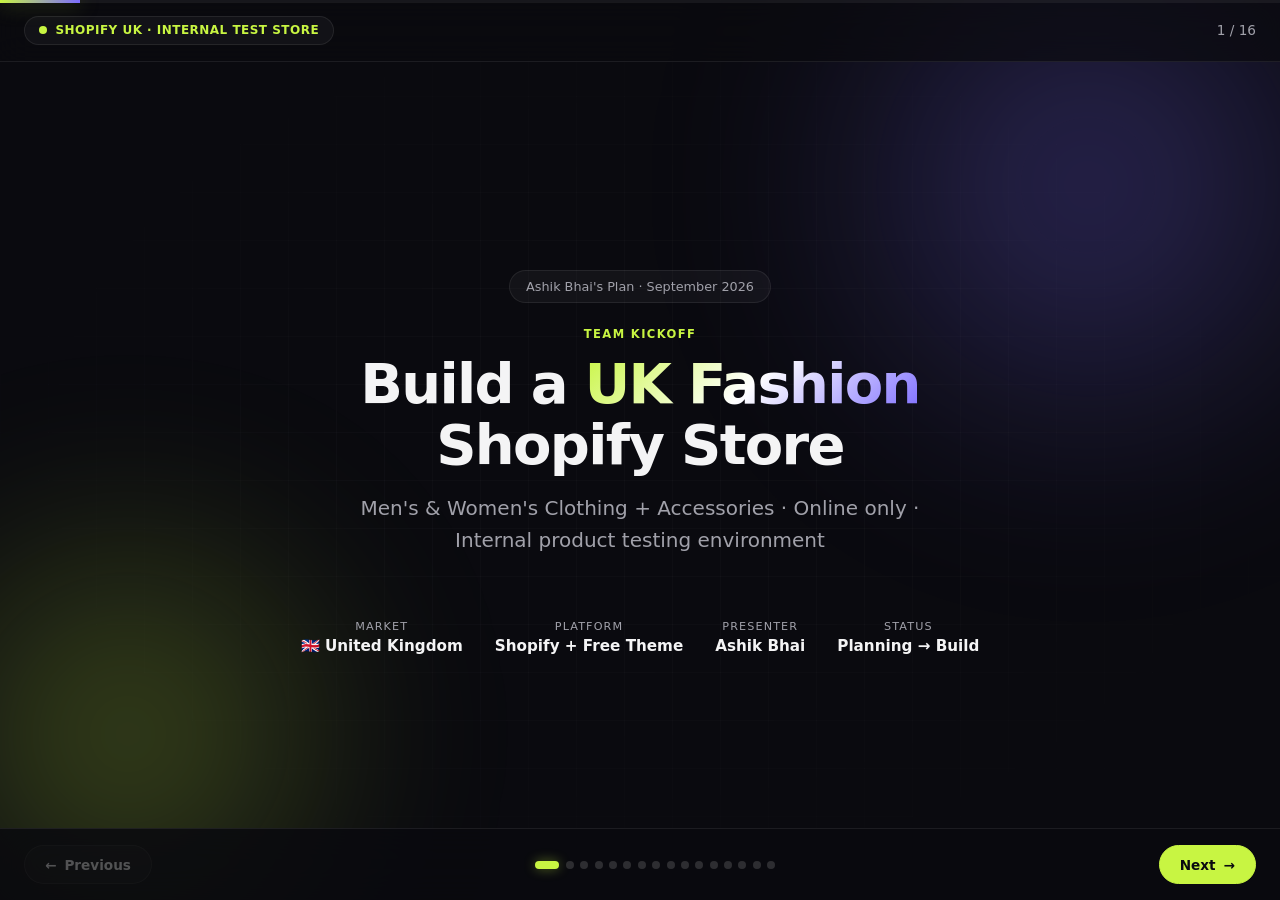
==== presentation/presentation.html @ 8094315d "Replace split presentation with single self-contained HTML file - Add presentation/presentation.html" ====
<!DOCTYPE html>
<html lang="en">
<head>
  <meta charset="UTF-8">
  <meta name="viewport" content="width=device-width, initial-scale=1.0">
  <title>Ashik Bhai Shopify UK Store — Presentation</title>
  <style>
/* Ashik Bhai Shopify Kickoff — Presentation Styles */

:root {
  --bg: #0a0a0f;
  --bg-card: rgba(255, 255, 255, 0.04);
  --bg-card-hover: rgba(255, 255, 255, 0.07);
  --text: #f4f4f5;
  --text-muted: #a1a1aa;
  --accent: #c8f542;
  --accent-2: #7c6cff;
  --accent-3: #ff6b9d;
  --border: rgba(255, 255, 255, 0.08);
  --shadow: 0 24px 80px rgba(0, 0, 0, 0.45);
  --radius: 20px;
  --radius-sm: 12px;
  --font: system-ui, -apple-system, "Segoe UI", Roboto, sans-serif;
  --slide-padding: clamp(1.5rem, 4vw, 4rem);
  --nav-height: 72px;
  --transition: 0.55s cubic-bezier(0.22, 1, 0.36, 1);
}

*,
*::before,
*::after {
  box-sizing: border-box;
  margin: 0;
  padding: 0;
}

html {
  scroll-behavior: smooth;
}

body {
  font-family: var(--font);
  background: var(--bg);
  color: var(--text);
  overflow: hidden;
  height: 100vh;
  -webkit-font-smoothing: antialiased;
}

/* Ambient background */
.bg-glow {
  position: fixed;
  inset: 0;
  pointer-events: none;
  z-index: 0;
  overflow: hidden;
}

.bg-glow::before,
.bg-glow::after {
  content: "";
  position: absolute;
  border-radius: 50%;
  filter: blur(100px);
  opacity: 0.35;
  animation: float 18s ease-in-out infinite;
}

.bg-glow::before {
  width: 50vw;
  height: 50vw;
  top: -15%;
  right: -10%;
  background: radial-gradient(circle, var(--accent-2), transparent 70%);
}

.bg-glow::after {
  width: 40vw;
  height: 40vw;
  bottom: -10%;
  left: -10%;
  background: radial-gradient(circle, var(--accent), transparent 70%);
  animation-delay: -9s;
}

@keyframes float {
  0%, 100% { transform: translate(0, 0) scale(1); }
  50% { transform: translate(3%, 4%) scale(1.05); }
}

/* Grid overlay */
.grid-overlay {
  position: fixed;
  inset: 0;
  background-image:
    linear-gradient(rgba(255, 255, 255, 0.02) 1px, transparent 1px),
    linear-gradient(90deg, rgba(255, 255, 255, 0.02) 1px, transparent 1px);
  background-size: 48px 48px;
  pointer-events: none;
  z-index: 0;
  mask-image: radial-gradient(ellipse at center, black 30%, transparent 80%);
}

/* Presentation shell */
.presentation {
  position: relative;
  z-index: 1;
  height: 100vh;
  display: flex;
  flex-direction: column;
}

/* Top bar */
.top-bar {
  display: flex;
  align-items: center;
  justify-content: space-between;
  padding: 1rem 1.5rem;
  border-bottom: 1px solid var(--border);
  backdrop-filter: blur(16px);
  background: rgba(10, 10, 15, 0.7);
  flex-shrink: 0;
}

.brand-pill {
  display: inline-flex;
  align-items: center;
  gap: 0.5rem;
  padding: 0.4rem 0.9rem;
  border-radius: 999px;
  background: var(--bg-card);
  border: 1px solid var(--border);
  font-size: 0.75rem;
  font-weight: 600;
  letter-spacing: 0.04em;
  text-transform: uppercase;
  color: var(--accent);
}

.brand-pill .dot {
  width: 8px;
  height: 8px;
  border-radius: 50%;
  background: var(--accent);
  animation: pulse 2s ease-in-out infinite;
}

@keyframes pulse {
  0%, 100% { opacity: 1; transform: scale(1); }
  50% { opacity: 0.5; transform: scale(0.85); }
}

.slide-counter {
  font-size: 0.85rem;
  color: var(--text-muted);
  font-variant-numeric: tabular-nums;
}

.progress-track {
  position: fixed;
  top: 0;
  left: 0;
  right: 0;
  height: 3px;
  background: rgba(255, 255, 255, 0.06);
  z-index: 100;
}

.progress-fill {
  height: 100%;
  width: 0%;
  background: linear-gradient(90deg, var(--accent), var(--accent-2));
  transition: width var(--transition);
  box-shadow: 0 0 20px rgba(200, 245, 66, 0.5);
}

/* Slides container */
.slides-viewport {
  flex: 1;
  overflow: hidden;
  position: relative;
}

.slides-track {
  display: flex;
  height: 100%;
  transition: transform var(--transition);
}

.slide {
  min-width: 100%;
  height: 100%;
  padding: var(--slide-padding);
  padding-bottom: calc(var(--nav-height) + 1rem);
  overflow-y: auto;
  display: flex;
  flex-direction: column;
  justify-content: center;
  opacity: 0.4;
  transform: scale(0.97);
  transition: opacity var(--transition), transform var(--transition);
}

.slide.active {
  opacity: 1;
  transform: scale(1);
}

.slide-inner {
  max-width: 1100px;
  margin: 0 auto;
  width: 100%;
}

/* Typography */
.slide-label {
  display: inline-block;
  font-size: 0.72rem;
  font-weight: 700;
  letter-spacing: 0.12em;
  text-transform: uppercase;
  color: var(--accent);
  margin-bottom: 0.75rem;
  opacity: 0;
  animation: fadeUp 0.6s ease forwards 0.1s;
}

.slide.active .slide-label {
  animation: fadeUp 0.6s ease forwards 0.1s;
}

h1 {
  font-size: clamp(2rem, 5vw, 3.5rem);
  font-weight: 800;
  line-height: 1.1;
  letter-spacing: -0.03em;
  margin-bottom: 1rem;
}

h2 {
  font-size: clamp(1.5rem, 3.5vw, 2.25rem);
  font-weight: 700;
  line-height: 1.2;
  letter-spacing: -0.02em;
  margin-bottom: 1.25rem;
}

h3 {
  font-size: 1.05rem;
  font-weight: 600;
  margin-bottom: 0.75rem;
  color: var(--text);
}

.subtitle {
  font-size: clamp(1rem, 2vw, 1.25rem);
  color: var(--text-muted);
  max-width: 640px;
  line-height: 1.6;
  margin-bottom: 2rem;
}

.gradient-text {
  background: linear-gradient(135deg, var(--accent) 0%, #fff 50%, var(--accent-2) 100%);
  -webkit-background-clip: text;
  -webkit-text-fill-color: transparent;
  background-clip: text;
}

/* Animations */
@keyframes fadeUp {
  from {
    opacity: 0;
    transform: translateY(24px);
  }
  to {
    opacity: 1;
    transform: translateY(0);
  }
}

.slide.active h1,
.slide.active h2 {
  animation: fadeUp 0.7s ease forwards 0.15s;
  opacity: 0;
}

.slide.active .subtitle {
  animation: fadeUp 0.7s ease forwards 0.25s;
  opacity: 0;
}

.slide.active .animate-in {
  opacity: 0;
  animation: fadeUp 0.6s ease forwards;
}

.slide.active .animate-in:nth-child(1) { animation-delay: 0.2s; }
.slide.active .animate-in:nth-child(2) { animation-delay: 0.3s; }
.slide.active .animate-in:nth-child(3) { animation-delay: 0.4s; }
.slide.active .animate-in:nth-child(4) { animation-delay: 0.5s; }
.slide.active .animate-in:nth-child(5) { animation-delay: 0.6s; }
.slide.active .animate-in:nth-child(6) { animation-delay: 0.7s; }

/* Cards grid */
.card-grid {
  display: grid;
  gap: 1rem;
  margin-top: 1.5rem;
}

.card-grid.cols-2 { grid-template-columns: repeat(auto-fit, minmax(280px, 1fr)); }
.card-grid.cols-3 { grid-template-columns: repeat(auto-fit, minmax(240px, 1fr)); }
.card-grid.cols-4 { grid-template-columns: repeat(auto-fit, minmax(200px, 1fr)); }

.card {
  background: var(--bg-card);
  border: 1px solid var(--border);
  border-radius: var(--radius);
  padding: 1.25rem 1.5rem;
  transition: transform 0.3s ease, background 0.3s ease, border-color 0.3s ease;
  backdrop-filter: blur(8px);
}

.card:hover {
  background: var(--bg-card-hover);
  border-color: rgba(200, 245, 66, 0.2);
  transform: translateY(-4px);
}

.card-icon {
  width: 44px;
  height: 44px;
  border-radius: var(--radius-sm);
  display: flex;
  align-items: center;
  justify-content: center;
  font-size: 1.25rem;
  margin-bottom: 0.85rem;
  background: linear-gradient(135deg, rgba(200, 245, 66, 0.15), rgba(124, 108, 255, 0.15));
  border: 1px solid var(--border);
}

.card h3 {
  margin-bottom: 0.5rem;
}

.card p,
.card li {
  font-size: 0.9rem;
  color: var(--text-muted);
  line-height: 1.55;
}

.card ul {
  list-style: none;
  margin-top: 0.5rem;
}

.card ul li {
  padding: 0.25rem 0;
  padding-left: 1rem;
  position: relative;
}

.card ul li::before {
  content: "→";
  position: absolute;
  left: 0;
  color: var(--accent);
  font-size: 0.75rem;
}

/* Highlight card */
.card.highlight {
  border-color: rgba(200, 245, 66, 0.3);
  background: linear-gradient(135deg, rgba(200, 245, 66, 0.08), rgba(124, 108, 255, 0.05));
}

.card.accent-purple { border-left: 3px solid var(--accent-2); }
.card.accent-green { border-left: 3px solid var(--accent); }
.card.accent-pink { border-left: 3px solid var(--accent-3); }

/* Tables */
.table-wrap {
  overflow-x: auto;
  margin-top: 1.25rem;
  border-radius: var(--radius);
  border: 1px solid var(--border);
  background: var(--bg-card);
}

table {
  width: 100%;
  border-collapse: collapse;
  font-size: 0.85rem;
}

th, td {
  padding: 0.85rem 1rem;
  text-align: left;
  border-bottom: 1px solid var(--border);
}

th {
  background: rgba(255, 255, 255, 0.03);
  font-weight: 600;
  color: var(--text);
  font-size: 0.75rem;
  text-transform: uppercase;
  letter-spacing: 0.05em;
}

td { color: var(--text-muted); }

tr:last-child td { border-bottom: none; }

tr:hover td { background: rgba(255, 255, 255, 0.02); }

.badge {
  display: inline-block;
  padding: 0.2rem 0.6rem;
  border-radius: 999px;
  font-size: 0.7rem;
  font-weight: 600;
  text-transform: uppercase;
  letter-spacing: 0.04em;
}

.badge.green { background: rgba(200, 245, 66, 0.15); color: var(--accent); }
.badge.purple { background: rgba(124, 108, 255, 0.15); color: var(--accent-2); }
.badge.pink { background: rgba(255, 107, 157, 0.15); color: var(--accent-3); }

/* Flow diagram */
.flow-steps {
  display: flex;
  flex-wrap: wrap;
  gap: 0.75rem;
  margin-top: 1.5rem;
  align-items: center;
}

.flow-step {
  flex: 1;
  min-width: 140px;
  padding: 1rem;
  background: var(--bg-card);
  border: 1px solid var(--border);
  border-radius: var(--radius-sm);
  text-align: center;
  position: relative;
}

.flow-step .num {
  display: inline-flex;
  width: 28px;
  height: 28px;
  align-items: center;
  justify-content: center;
  border-radius: 50%;
  background: var(--accent);
  color: #0a0a0f;
  font-size: 0.75rem;
  font-weight: 800;
  margin-bottom: 0.5rem;
}

.flow-step p {
  font-size: 0.8rem;
  color: var(--text-muted);
}

.flow-arrow {
  color: var(--accent);
  font-size: 1.25rem;
  flex-shrink: 0;
}

/* Device mockups */
.device-row {
  display: flex;
  gap: 1.5rem;
  justify-content: center;
  flex-wrap: wrap;
  margin-top: 2rem;
}

.device {
  text-align: center;
  animation: floatDevice 4s ease-in-out infinite;
}

.device:nth-child(2) { animation-delay: -1.3s; }
.device:nth-child(3) { animation-delay: -2.6s; }

@keyframes floatDevice {
  0%, 100% { transform: translateY(0); }
  50% { transform: translateY(-8px); }
}

.device-frame {
  background: var(--bg-card);
  border: 2px solid var(--border);
  border-radius: 16px;
  overflow: hidden;
  box-shadow: var(--shadow);
}

.device-frame.mobile {
  width: 120px;
  height: 220px;
  border-radius: 24px;
}

.device-frame.tablet {
  width: 180px;
  height: 240px;
  border-radius: 18px;
}

.device-frame.laptop {
  width: 260px;
  height: 170px;
  border-radius: 12px 12px 0 0;
  position: relative;
}

.device-frame.laptop::after {
  content: "";
  display: block;
  width: 300px;
  height: 12px;
  background: var(--border);
  border-radius: 0 0 8px 8px;
  margin: 0 auto;
  position: relative;
  left: -20px;
}

.device-screen {
  height: 100%;
  background: linear-gradient(180deg, rgba(200, 245, 66, 0.1) 0%, rgba(124, 108, 255, 0.08) 100%);
  display: flex;
  flex-direction: column;
  padding: 8px;
  gap: 4px;
}

.screen-bar {
  height: 6px;
  background: rgba(255, 255, 255, 0.1);
  border-radius: 3px;
}

.screen-hero {
  flex: 1;
  background: rgba(255, 255, 255, 0.05);
  border-radius: 4px;
}

.device-label {
  margin-top: 0.75rem;
  font-size: 0.75rem;
  color: var(--text-muted);
  font-weight: 500;
}

/* Two column layout */
.two-col {
  display: grid;
  grid-template-columns: 1fr 1fr;
  gap: 1.5rem;
  margin-top: 1.5rem;
}

/* List styles */
.check-list {
  list-style: none;
  margin-top: 1rem;
}

.check-list li {
  padding: 0.5rem 0;
  padding-left: 1.75rem;
  position: relative;
  color: var(--text-muted);
  font-size: 0.92rem;
  line-height: 1.5;
}

.check-list li::before {
  content: "✓";
  position: absolute;
  left: 0;
  color: var(--accent);
  font-weight: 700;
}

/* Quote / callout */
.callout {
  margin-top: 1.5rem;
  padding: 1.25rem 1.5rem;
  border-left: 3px solid var(--accent);
  background: rgba(200, 245, 66, 0.06);
  border-radius: 0 var(--radius-sm) var(--radius-sm) 0;
}

.callout p {
  color: var(--text-muted);
  font-size: 0.95rem;
  line-height: 1.6;
}

.callout strong { color: var(--text); }

/* Links */
a {
  color: var(--accent);
  text-decoration: none;
  transition: opacity 0.2s;
}

a:hover { opacity: 0.8; text-decoration: underline; }

/* Navigation */
.nav-bar {
  position: fixed;
  bottom: 0;
  left: 0;
  right: 0;
  height: var(--nav-height);
  display: flex;
  align-items: center;
  justify-content: space-between;
  padding: 0 1.5rem;
  background: rgba(10, 10, 15, 0.85);
  backdrop-filter: blur(20px);
  border-top: 1px solid var(--border);
  z-index: 50;
}

.nav-btn {
  display: inline-flex;
  align-items: center;
  gap: 0.5rem;
  padding: 0.65rem 1.25rem;
  border-radius: 999px;
  border: 1px solid var(--border);
  background: var(--bg-card);
  color: var(--text);
  font-family: var(--font);
  font-size: 0.85rem;
  font-weight: 600;
  cursor: pointer;
  transition: all 0.25s ease;
}

.nav-btn:hover {
  background: var(--bg-card-hover);
  border-color: rgba(200, 245, 66, 0.3);
  transform: translateY(-1px);
}

.nav-btn:disabled {
  opacity: 0.3;
  cursor: not-allowed;
  transform: none;
}

.nav-btn.primary {
  background: var(--accent);
  color: #0a0a0f;
  border-color: var(--accent);
}

.nav-btn.primary:hover {
  box-shadow: 0 0 24px rgba(200, 245, 66, 0.35);
}

.dots {
  display: flex;
  gap: 0.4rem;
  flex-wrap: wrap;
  justify-content: center;
  max-width: 50%;
}

.dot-btn {
  width: 8px;
  height: 8px;
  border-radius: 50%;
  border: none;
  background: rgba(255, 255, 255, 0.15);
  cursor: pointer;
  transition: all 0.3s ease;
  padding: 0;
}

.dot-btn.active {
  background: var(--accent);
  width: 24px;
  border-radius: 4px;
  box-shadow: 0 0 12px rgba(200, 245, 66, 0.4);
}

.dot-btn:hover:not(.active) {
  background: rgba(255, 255, 255, 0.3);
}

/* Title slide special */
.title-slide {
  text-align: center;
  align-items: center;
}

.title-slide .slide-inner {
  display: flex;
  flex-direction: column;
  align-items: center;
}

.title-badge {
  display: inline-flex;
  gap: 0.5rem;
  padding: 0.5rem 1rem;
  border-radius: 999px;
  background: var(--bg-card);
  border: 1px solid var(--border);
  font-size: 0.8rem;
  color: var(--text-muted);
  margin-bottom: 1.5rem;
}

.meta-row {
  display: flex;
  gap: 2rem;
  flex-wrap: wrap;
  justify-content: center;
  margin-top: 2rem;
}

.meta-item {
  text-align: center;
}

.meta-item .label {
  font-size: 0.7rem;
  text-transform: uppercase;
  letter-spacing: 0.1em;
  color: var(--text-muted);
  margin-bottom: 0.25rem;
}

.meta-item .value {
  font-size: 0.95rem;
  font-weight: 600;
}

/* Responsive */
@media (max-width: 768px) {
  .two-col {
    grid-template-columns: 1fr;
  }

  .flow-arrow {
    display: none;
  }

  .flow-steps {
    flex-direction: column;
  }

  .flow-step {
    width: 100%;
  }

  .nav-bar {
    padding: 0 1rem;
  }

  .dots {
    display: none;
  }

  .nav-btn span.hide-mobile {
    display: none;
  }

  table {
    font-size: 0.75rem;
  }

  th, td {
    padding: 0.6rem 0.75rem;
  }
}

@media (max-width: 480px) {
  .top-bar {
    padding: 0.75rem 1rem;
  }

  .brand-pill {
    font-size: 0.65rem;
  }
}

/* Reduced motion */
@media (prefers-reduced-motion: reduce) {
  *, *::before, *::after {
    animation-duration: 0.01ms !important;
    animation-iteration-count: 1 !important;
    transition-duration: 0.01ms !important;
  }
}

/* Print */
@media print {
  body { overflow: visible; height: auto; background: white; color: black; }
  .nav-bar, .top-bar, .progress-track, .bg-glow, .grid-overlay { display: none; }
  .slides-viewport { overflow: visible; }
  .slides-track { flex-direction: column; transform: none !important; }
  .slide { min-width: auto; page-break-after: always; opacity: 1; transform: none; }
}

  </style>
</head>


  <div class="bg-glow" aria-hidden="true"></div>
  <div class="grid-overlay" aria-hidden="true"></div>
  <div class="progress-track" aria-hidden="true"><div class="progress-fill" id="progressFill"></div></div>

  <div class="presentation" role="application" aria-label="Shopify UK Store Kickoff Presentation">

    <header class="top-bar">
      <div class="brand-pill"><span class="dot"></span> Shopify UK · Internal Test Store</div>
      <div class="slide-counter"><span id="currentSlide">1</span> / <span id="totalSlides">16</span></div>
    </header>

    <div class="slides-viewport">
      <div class="slides-track" id="slidesTrack">

        <!-- SLIDE 1: Title -->
        <section class="slide active title-slide" aria-label="Title">
          <div class="slide-inner">
            <div class="title-badge animate-in">Ashik Bhai's Plan · September 2026</div>
            <span class="slide-label animate-in">Team Kickoff</span>
            <h1>Build a <span class="gradient-text">UK Fashion</span><br>Shopify Store</h1>
            <p class="subtitle animate-in">Men's &amp; Women's Clothing + Accessories · Online only · Internal product testing environment</p>
            <div class="meta-row animate-in">
              <div class="meta-item"><div class="label">Market</div><div class="value">🇬🇧 United Kingdom</div></div>
              <div class="meta-item"><div class="label">Platform</div><div class="value">Shopify + Free Theme</div></div>
              <div class="meta-item"><div class="label">Presenter</div><div class="value">Ashik Bhai</div></div>
              <div class="meta-item"><div class="label">Status</div><div class="value">Planning → Build</div></div>
            </div>
          </div>
        </section>

        <!-- SLIDE 2: Why Analysis First -->
        <section class="slide" aria-label="Why Analysis First">
          <div class="slide-inner">
            <span class="slide-label">Phase 0 — Before We Build</span>
            <h2>Why We Need <span class="gradient-text">Analysis First</span></h2>
            <p class="subtitle">Before touching Shopify themes or writing a single line of code, we must understand the client, location, and customer. This analysis is what makes the UI look professional and work perfectly on mobile, laptop, and every screen size.</p>

            <div class="callout animate-in">
              <p><strong>Skip analysis → generic store that looks like every other template.</strong> Do analysis first → tailored UI that feels like a real UK fashion brand and converts on every device.</p>
            </div>

            <div class="card-grid cols-3 animate-in">
              <div class="card accent-green highlight">
                <div class="card-icon">👤</div>
                <h3>Client Analysis</h3>
                <p>Who is paying for this store and what do they need?</p>
                <ul>
                  <li>Business goals (test products internally)</li>
                  <li>Brand personality &amp; tone</li>
                  <li>Budget &amp; timeline constraints</li>
                  <li>What "success" looks like</li>
                  <li>Team roles &amp; decision makers</li>
                </ul>
              </div>
              <div class="card accent-purple highlight">
                <div class="card-icon">📍</div>
                <h3>Location Analysis</h3>
                <p>Where are we selling and what does that market expect?</p>
                <ul>
                  <li>UK market — GBP, VAT, shipping zones</li>
                  <li>No physical store (online only)</li>
                  <li>UK consumer law (14-day returns)</li>
                  <li>Payment methods (Visa, Apple Pay, Klarna)</li>
                  <li>Seasonal trends (UK weather/fashion)</li>
                </ul>
              </div>
              <div class="card accent-pink highlight">
                <div class="card-icon">🛍️</div>
                <h3>Customer Analysis</h3>
                <p>Who shops here and how do they behave online?</p>
                <ul>
                  <li>Age 22–45, UK online shoppers</li>
                  <li>Men's + women's fashion buyers</li>
                  <li>Mobile-first browsing (70%+ traffic)</li>
                  <li>Expect fast checkout &amp; clear sizing</li>
                  <li>Trust signals: reviews, returns, policies</li>
                </ul>
              </div>
            </div>
          </div>
        </section>

        <!-- SLIDE 3: Analysis → UI -->
        <section class="slide" aria-label="Analysis to UI">
          <div class="slide-inner">
            <span class="slide-label">Design Strategy</span>
            <h2>From Analysis to <span class="gradient-text">Beautiful Shopify UI</span></h2>
            <p class="subtitle">Every design decision in Shopify should trace back to our analysis. This is how we build a store that looks custom — not like a default template.</p>

            <div class="flow-steps animate-in">
              <div class="flow-step"><div class="num">1</div><strong>Client</strong><p>Brand tone, goals, budget</p></div>
              <div class="flow-arrow">→</div>
              <div class="flow-step"><div class="num">2</div><strong>Location</strong><p>UK market, GBP, legal</p></div>
              <div class="flow-arrow">→</div>
              <div class="flow-step"><div class="num">3</div><strong>Customer</strong><p>Who buys, how they shop</p></div>
              <div class="flow-arrow">→</div>
              <div class="flow-step"><div class="num">4</div><strong>UI Design</strong><p>Colours, layout, typography</p></div>
              <div class="flow-arrow">→</div>
              <div class="flow-step"><div class="num">5</div><strong>Shopify Build</strong><p>Theme, sections, products</p></div>
            </div>

            <div class="two-col animate-in">
              <div>
                <h3>What analysis tells us about UI</h3>
                <ul class="check-list">
                  <li><strong>Colours:</strong> UK fashion = clean neutrals + one bold accent (not loud Indian-market palettes)</li>
                  <li><strong>Typography:</strong> Modern sans-serif, readable at 16px on mobile</li>
                  <li><strong>Navigation:</strong> Men / Women / Accessories — clear gender split our customers expect</li>
                  <li><strong>Hero image:</strong> Lifestyle photography, not stock corporate shots</li>
                  <li><strong>Trust:</strong> UK shipping, free returns, GDPR privacy policy visible in footer</li>
                  <li><strong>Checkout:</strong> GBP pricing, UK postcode lookup, Apple Pay enabled</li>
                </ul>
              </div>
              <div>
                <h3>Analysis checklist (complete before Day 1)</h3>
                <div class="table-wrap">
                  <table>
                    <thead><tr><th>Question</th><th>Our Answer</th></tr></thead>
                    <tbody>
                      <tr><td>Who is the client?</td><td>Internal product team (Ashik Bhai)</td></tr>
                      <tr><td>Where do we sell?</td><td>UK only, no physical store</td></tr>
                      <tr><td>Who is the customer?</td><td>UK adults 22–45, fashion shoppers</td></tr>
                      <tr><td>Primary device?</td><td>Mobile (design mobile-first)</td></tr>
                      <tr><td>Brand feel?</td><td>Modern, clean, inclusive</td></tr>
                      <tr><td>Price range?</td><td>£15–£80 (mid-range)</td></tr>
                    </tbody>
                  </table>
                </div>
              </div>
            </div>
          </div>
        </section>

        <!-- SLIDE 4: Responsive & Cross-Platform -->
        <section class="slide" aria-label="Responsive Design">
          <div class="slide-inner">
            <span class="slide-label">Cross-Platform UI</span>
            <h2>Responsive on <span class="gradient-text">Every Device</span></h2>
            <p class="subtitle">Over 70% of UK fashion shoppers browse on mobile. Our Shopify store must look and work perfectly on phones, tablets, laptops, and desktops — without building separate versions.</p>

            <div class="device-row animate-in">
              <div class="device">
                <div class="device-frame mobile"><div class="device-screen"><div class="screen-bar"></div><div class="screen-hero"></div><div class="screen-bar"></div><div class="screen-bar"></div></div></div>
                <div class="device-label">📱 Mobile<br><small>375px – 480px</small></div>
              </div>
              <div class="device">
                <div class="device-frame tablet"><div class="device-screen"><div class="screen-bar"></div><div class="screen-hero"></div><div class="screen-bar"></div></div></div>
                <div class="device-label">📱 Tablet<br><small>768px – 1024px</small></div>
              </div>
              <div class="device">
                <div class="device-frame laptop"><div class="device-screen"><div class="screen-bar"></div><div class="screen-hero"></div><div class="screen-bar"></div><div class="screen-bar"></div></div></div>
                <div class="device-label">💻 Laptop / Desktop<br><small>1280px+</small></div>
              </div>
            </div>

            <div class="card-grid cols-2 animate-in">
              <div class="card">
                <h3>Shopify responsive built-in</h3>
                <ul>
                  <li>Free themes (Dawn) are mobile-first by default</li>
                  <li>Theme editor shows desktop / tablet / mobile preview</li>
                  <li>Sections auto-stack on smaller screens</li>
                  <li>Touch-friendly buttons (min 44px tap targets)</li>
                  <li>Shopify CDN serves optimised images per device</li>
                </ul>
              </div>
              <div class="card">
                <h3>Our testing matrix</h3>
                <div class="table-wrap">
                  <table>
                    <thead><tr><th>Device</th><th>Browser</th><th>Test</th></tr></thead>
                    <tbody>
                      <tr><td>iPhone</td><td>Safari</td><td>Homepage, cart, checkout</td></tr>
                      <tr><td>Android</td><td>Chrome</td><td>Collections, product page</td></tr>
                      <tr><td>iPad</td><td>Safari</td><td>Navigation, filters</td></tr>
                      <tr><td>MacBook</td><td>Chrome</td><td>Full store walkthrough</td></tr>
                      <tr><td>Windows</td><td>Edge / Chrome</td><td>Checkout, account</td></tr>
                    </tbody>
                  </table>
                </div>
              </div>
            </div>

            <div class="callout animate-in">
              <p><strong>Rule:</strong> Design and test on mobile FIRST. If it works on a 375px phone screen, it will work everywhere. Log all test results in the Excel tracker (Sheet 4).</p>
            </div>
          </div>
        </section>

        <!-- SLIDE 5: Ashik Bhai's Plan -->
        <section class="slide" aria-label="Ashik Bhai Plan">
          <div class="slide-inner">
            <span class="slide-label">Call Summary</span>
            <h2>Ashik Bhai's <span class="gradient-text">Plan</span></h2>
            <p class="subtitle">What we agreed on the kickoff call.</p>
            <div class="table-wrap animate-in">
              <table>
                <thead><tr><th>Decision</th><th>Detail</th></tr></thead>
                <tbody>
                  <tr><td><strong>Platform</strong></td><td>Shopify — hosted, fast to launch</td></tr>
                  <tr><td><strong>Market</strong></td><td>United Kingdom only</td></tr>
                  <tr><td><strong>Catalog</strong></td><td>Men's + women's clothing + accessories</td></tr>
                  <tr><td><strong>Physical store</strong></td><td>None — online only, ships UK-wide</td></tr>
                  <tr><td><strong>Purpose</strong></td><td>Internal sandbox to test products we build</td></tr>
                  <tr><td><strong>Theme</strong></td><td>Free theme — Dawn or Craft</td></tr>
                  <tr><td><strong>Design goal</strong></td><td>Professional and polished — not a rough prototype</td></tr>
                </tbody>
              </table>
            </div>
            <div class="card-grid cols-2 animate-in">
              <div class="card accent-green">
                <h3>Success Criteria</h3>
                <ul>
                  <li>Store looks like a real UK fashion brand</li>
                  <li>Team can place test orders end-to-end</li>
                  <li>All flows work on mobile</li>
                  <li>Reusable docs for faster future builds</li>
                </ul>
              </div>
              <div class="card accent-purple">
                <h3>Phased Approach</h3>
                <ul>
                  <li><strong>Phase 1:</strong> Analysis + store shell + brand</li>
                  <li><strong>Phase 2:</strong> Test products + collections</li>
                  <li><strong>Phase 3:</strong> Integrate with product testing workflows</li>
                </ul>
              </div>
            </div>
          </div>
        </section>

        <!-- SLIDE 6: Why Shopify -->
        <section class="slide" aria-label="Why Shopify">
          <div class="slide-inner">
            <span class="slide-label">Platform Choice</span>
            <h2>Why <span class="gradient-text">Shopify</span>?</h2>
            <div class="card-grid cols-3 animate-in">
              <div class="card"><div class="card-icon">⚡</div><h3>Fast Setup</h3><p>Live store in days, not weeks. No servers or DevOps.</p></div>
              <div class="card"><div class="card-icon">🇬🇧</div><h3>UK-Native</h3><p>GBP, UK VAT, Royal Mail, Shopify Payments UK built in.</p></div>
              <div class="card"><div class="card-icon">🎨</div><h3>Free Themes</h3><p>Professional look without agency cost. Dawn scores 90+ mobile.</p></div>
              <div class="card"><div class="card-icon">💳</div><h3>Built-in Checkout</h3><p>PCI-compliant. Converts ~15% better than average platforms.</p></div>
              <div class="card"><div class="card-icon">🤖</div><h3>AI Tools</h3><p>Sidekick assistant + Magic for product descriptions included.</p></div>
              <div class="card"><div class="card-icon">🔒</div><h3>Test Mode</h3><p>Password protection + test payments for internal use.</p></div>
            </div>
          </div>
        </section>

        <!-- SLIDE 7: Pricing -->
        <section class="slide" aria-label="Pricing">
          <div class="slide-inner">
            <span class="slide-label">September 2026</span>
            <h2>Shopify UK <span class="gradient-text">Pricing</span></h2>
            <p class="subtitle">Source: <a href="https://www.shopify.com/uk/pricing" target="_blank" rel="noopener">shopify.com/uk/pricing</a> — verify before purchase.</p>
            <div class="table-wrap animate-in">
              <table>
                <thead>
                  <tr><th>Plan</th><th>Annual</th><th>Monthly</th><th>Staff</th><th>Card Rate</th><th>Best For</th></tr>
                </thead>
                <tbody>
                  <tr><td><span class="badge green">Basic</span></td><td><strong>£19/mo</strong></td><td>£25/mo</td><td>Owner only</td><td>2.0% + 25p</td><td>Our project ✓</td></tr>
                  <tr><td><span class="badge purple">Grow</span></td><td>£49/mo</td><td>£65/mo</td><td>5 staff</td><td>1.7% + 25p</td><td>Small teams</td></tr>
                  <tr><td>Advanced</td><td>£259/mo</td><td>£344/mo</td><td>15 staff</td><td>1.5% + 25p</td><td>High volume</td></tr>
                  <tr><td>Plus</td><td>from £1,800/mo</td><td>—</td><td>Unlimited</td><td>from 1.3% + 25p</td><td>Enterprise</td></tr>
                </tbody>
              </table>
            </div>
            <div class="card-grid cols-3 animate-in">
              <div class="card"><h3>🎁 Trial</h3><p>3-day free trial. Often £1/mo for first 3 months after.</p></div>
              <div class="card"><h3>💰 Annual Save</h3><p>Pay yearly = ~25% cheaper than monthly billing.</p></div>
              <div class="card"><h3>👨‍💻 Devs Free</h3><p>Collaborator accounts don't count toward staff limits on any plan.</p></div>
            </div>
          </div>
        </section>

        <!-- SLIDE 8: Plan Recommendation -->
        <section class="slide" aria-label="Plan Recommendation">
          <div class="slide-inner">
            <span class="slide-label">Recommendation</span>
            <h2>Pick <span class="gradient-text">Basic</span> (£19/mo)</h2>
            <div class="two-col animate-in">
              <div class="card highlight">
                <h3>Why Basic works for us</h3>
                <ul class="check-list">
                  <li>Internal testing — no real sales volume</li>
                  <li>1–2 people setting up initially</li>
                  <li>Full theme customisation included</li>
                  <li>Unlimited test products</li>
                  <li>Shopify Payments test mode</li>
                  <li>Developers use Collaborator accounts (free)</li>
                </ul>
              </div>
              <div class="card">
                <h3>Upgrade to Grow (£49/mo) when</h3>
                <ul class="check-list">
                  <li>3+ team members need daily admin login</li>
                  <li>Marketing manages campaigns in admin</li>
                  <li>QA handles orders/refunds daily</li>
                  <li>Need professional reports</li>
                </ul>
                <div class="callout" style="margin-top:1rem">
                  <p>Break-even at ~£10k/mo real sales. <strong>Irrelevant for internal testing.</strong></p>
                </div>
              </div>
            </div>
          </div>
        </section>

        <!-- SLIDE 9: Developer Access -->
        <section class="slide" aria-label="Developer Access">
          <div class="slide-inner">
            <span class="slide-label">Team Access</span>
            <h2>How <span class="gradient-text">Developers</span> Work Together</h2>
            <div class="table-wrap animate-in">
              <table>
                <thead><tr><th>Method</th><th>Who</th><th>Counts toward limit?</th><th>Plan</th></tr></thead>
                <tbody>
                  <tr><td><strong>Store owner</strong></td><td>Ashik Bhai</td><td>—</td><td>All</td></tr>
                  <tr><td><strong>Staff accounts</strong></td><td>Team with daily admin</td><td>Yes (0/5/15)</td><td>Grow+</td></tr>
                  <tr><td><strong>Collaborators</strong></td><td>Developers / agencies</td><td><span class="badge green">No — free</span></td><td>All</td></tr>
                </tbody>
              </table>
            </div>
            <div class="card-grid cols-2 animate-in">
              <div class="card accent-green">
                <h3>Collaborator Setup</h3>
                <ul>
                  <li>Dev creates free account at <a href="https://partners.shopify.com" target="_blank" rel="noopener">partners.shopify.com</a></li>
                  <li>Requests access with collaborator code</li>
                  <li>Ashik Bhai approves in Settings → Users</li>
                  <li>Granular permissions (themes, products, etc.)</li>
                </ul>
              </div>
              <div class="card accent-purple">
                <h3>Our Access Model</h3>
                <ul>
                  <li><strong>Ashik Bhai</strong> — Store owner (full)</li>
                  <li><strong>Dev 1</strong> — Collaborator (themes)</li>
                  <li><strong>Dev 2</strong> — Collaborator (products/API)</li>
                  <li><strong>Designer</strong> — Collaborator (themes, files)</li>
                  <li><strong>QA</strong> — Collaborator (orders, view)</li>
                </ul>
              </div>
            </div>
          </div>
        </section>

        <!-- SLIDE 10: Pros & Cons -->
        <section class="slide" aria-label="Pros and Cons">
          <div class="slide-inner">
            <span class="slide-label">Before We Start</span>
            <h2>Pros &amp; <span class="gradient-text">Cons</span> to Consider</h2>
            <div class="two-col animate-in">
              <div class="card accent-green">
                <h3>✅ Pros</h3>
                <ul class="check-list">
                  <li>Live in 1–3 days with free theme</li>
                  <li>No hosting, SSL, or security to manage</li>
                  <li>UK GDPR + Consumer Rights Act tools</li>
                  <li>Mobile-first themes (90+ Lighthouse)</li>
                  <li>8,000+ apps if we need features later</li>
                  <li>Test mode — no real charges</li>
                  <li>Theme code exportable to GitHub</li>
                </ul>
              </div>
              <div class="card accent-pink">
                <h3>⚠️ Cons &amp; Mitigations</h3>
                <ul>
                  <li><strong>£19–49/mo cost</strong> → Acceptable for test infra</li>
                  <li><strong>Theme layout limits</strong> → Customise within editor</li>
                  <li><strong>App costs add up</strong> → Start with zero apps</li>
                  <li><strong>Vendor lock-in</strong> → OK for test store</li>
                  <li><strong>Liquid not React</strong> → Similar to Jinja/Twig</li>
                  <li><strong>No SQL access</strong> → Use Admin API</li>
                  <li><strong>Basic = 1 login</strong> → Use Collaborators</li>
                </ul>
              </div>
            </div>
          </div>
        </section>

        <!-- SLIDE 11: Jira + Excel -->
        <section class="slide" aria-label="Jira and Excel">
          <div class="slide-inner">
            <span class="slide-label">Team Workflow</span>
            <h2>Jira + <span class="gradient-text">Excel</span> Tracking</h2>
            <div class="two-col animate-in">
              <div class="card accent-purple">
                <h3>📋 Jira — What to do</h3>
                <p>Project key: <strong>SHOP</strong> · Kanban board</p>
                <ul>
                  <li><strong>SHOP-E1</strong> Store Setup</li>
                  <li><strong>SHOP-E2</strong> Content &amp; Pages</li>
                  <li><strong>SHOP-E3</strong> Product Catalog</li>
                  <li><strong>SHOP-E4</strong> Checkout &amp; Payments</li>
                  <li><strong>SHOP-E5</strong> QA &amp; Launch</li>
                </ul>
              </div>
              <div class="card accent-green">
                <h3>📊 Excel — What we decided</h3>
                <p>File: <strong>SHOP-UK-Store-Tracker.xlsx</strong></p>
                <ul>
                  <li><strong>Sheet 1:</strong> Store config &amp; credentials</li>
                  <li><strong>Sheet 2:</strong> Brand assets</li>
                  <li><strong>Sheet 3:</strong> Product catalog</li>
                  <li><strong>Sheet 4:</strong> Test results (mobile/laptop)</li>
                  <li><strong>Sheet 5:</strong> Decisions log</li>
                </ul>
              </div>
            </div>
            <div class="callout animate-in">
              <p><strong>Jira drives tasks.</strong> Excel captures decisions. Anyone can pick up the project later without digging through tickets.</p>
            </div>
          </div>
        </section>

        <!-- SLIDE 12: Build Phases -->
        <section class="slide" aria-label="Build Phases">
          <div class="slide-inner">
            <span class="slide-label">Timeline</span>
            <h2>Build <span class="gradient-text">Phases</span></h2>
            <div class="card-grid cols-3 animate-in">
              <div class="card accent-green">
                <div class="card-icon">📊</div>
                <h3>Phase 0 — Analysis</h3>
                <p>Day 0</p>
                <ul>
                  <li>Client, location, customer analysis</li>
                  <li>Define brand tone &amp; UI direction</li>
                  <li>Device testing matrix</li>
                </ul>
              </div>
              <div class="card accent-purple">
                <div class="card-icon">🏗️</div>
                <h3>Phase 1 — Foundation</h3>
                <p>Day 1–3</p>
                <ul>
                  <li>Account + UK settings + theme</li>
                  <li>Brand (name, logo, colours, hero)</li>
                  <li>Pages, nav, footer, policies</li>
                </ul>
              </div>
              <div class="card accent-pink">
                <div class="card-icon">🛒</div>
                <h3>Phase 2 — Catalog</h3>
                <p>Day 3–5</p>
                <ul>
                  <li>10+ test products with variants</li>
                  <li>Collections + checkout setup</li>
                  <li>Mobile + laptop QA pass</li>
                </ul>
              </div>
            </div>
            <div class="card highlight animate-in" style="margin-top:1rem">
              <h3>Phase 3 — Ongoing Product Testing</h3>
              <p>Integrate with our product workflows. Add/remove test products. Iterate UI based on feedback. Log everything in Jira + Excel.</p>
            </div>
          </div>
        </section>

        <!-- SLIDE 13: Build Kit -->
        <section class="slide" aria-label="Build Kit">
          <div class="slide-inner">
            <span class="slide-label">Resources</span>
            <h2>Build <span class="gradient-text">Kit</span></h2>
            <p class="subtitle">All prompts and guides in <code>shopify-uk-build-kit/</code> — always use these, don't freestyle.</p>
            <div class="table-wrap animate-in">
              <table>
                <thead><tr><th>File</th><th>Purpose</th></tr></thead>
                <tbody>
                  <tr><td><code>00-store-setup-guide.md</code></td><td>Step-by-step UK setup checklist</td></tr>
                  <tr><td><code>01-brand-domain-prompt.md</code></td><td>UK fashion brand name + domain</td></tr>
                  <tr><td><code>02-logo-prompt.md</code></td><td>Logo design for men's &amp; women's fashion</td></tr>
                  <tr><td><code>03-colour-scheme-prompt.md</code></td><td>Theme colours + accessibility</td></tr>
                  <tr><td><code>04-hero-banner-prompt.md</code></td><td>Homepage hero image + CTA</td></tr>
                  <tr><td><code>05-footer-prompt.md</code></td><td>Footer tagline</td></tr>
                  <tr><td><code>06-store-pages-prompt.md</code></td><td>UK legal pages (GDPR, returns)</td></tr>
                </tbody>
              </table>
            </div>
          </div>
        </section>

        <!-- SLIDE 14: Risks -->
        <section class="slide" aria-label="Risk Register">
          <div class="slide-inner">
            <span class="slide-label">Risk Management</span>
            <h2>Risk <span class="gradient-text">Register</span></h2>
            <div class="table-wrap animate-in">
              <table>
                <thead><tr><th>Risk</th><th>Impact</th><th>Likelihood</th><th>Mitigation</th></tr></thead>
                <tbody>
                  <tr><td>Skipped analysis → bad UI</td><td><span class="badge pink">High</span></td><td>Medium</td><td>Complete Phase 0 checklist first</td></tr>
                  <tr><td>Not tested on mobile</td><td><span class="badge pink">High</span></td><td>Medium</td><td>Mobile-first design + device matrix</td></tr>
                  <tr><td>Store looks unprofessional</td><td><span class="badge pink">High</span></td><td>Medium</td><td>Dawn theme + build kit prompts</td></tr>
                  <tr><td>Team locked out of admin</td><td>Medium</td><td>Low</td><td>Collaborator accounts on Basic</td></tr>
                  <tr><td>Scope creep (apps, custom dev)</td><td>Medium</td><td><span class="badge pink">High</span></td><td>Free theme + zero apps Phase 1</td></tr>
                  <tr><td>Credentials lost</td><td><span class="badge pink">High</span></td><td>Low</td><td>Document in Excel; owner = Ashik Bhai</td></tr>
                </tbody>
              </table>
            </div>
          </div>
        </section>

        <!-- SLIDE 15: Action Items -->
        <section class="slide" aria-label="Action Items">
          <div class="slide-inner">
            <span class="slide-label">Next Steps</span>
            <h2>Action <span class="gradient-text">Items</span></h2>
            <div class="table-wrap animate-in">
              <table>
                <thead><tr><th>#</th><th>Action</th><th>Owner</th><th>When</th></tr></thead>
                <tbody>
                  <tr><td>1</td><td>Complete client + location + customer analysis</td><td>Team</td><td>Day 0</td></tr>
                  <tr><td>2</td><td>Create Shopify account (UK, GBP, Basic)</td><td>Ashik Bhai</td><td>Day 1</td></tr>
                  <tr><td>3</td><td>Set up Jira SHOP project + Excel tracker</td><td>Ashik Bhai</td><td>Day 1</td></tr>
                  <tr><td>4</td><td>Run brand/domain prompt → pick name</td><td>Designer</td><td>Day 1</td></tr>
                  <tr><td>5</td><td>Install Dawn theme + apply brand colours</td><td>Dev 1</td><td>Day 2</td></tr>
                  <tr><td>6</td><td>Generate UK legal pages</td><td>Dev 2</td><td>Day 2</td></tr>
                  <tr><td>7</td><td>Add 10 test products</td><td>Dev 2</td><td>Day 3</td></tr>
                  <tr><td>8</td><td>Test checkout + mobile QA (all devices)</td><td>QA</td><td>Day 4</td></tr>
                  <tr><td>9</td><td>Demo to product team</td><td>Ashik Bhai</td><td>Day 5</td></tr>
                </tbody>
              </table>
            </div>
          </div>
        </section>

        <!-- SLIDE 16: Q&A -->
        <section class="slide title-slide" aria-label="Q and A">
          <div class="slide-inner">
            <span class="slide-label">Questions?</span>
            <h1>Let's <span class="gradient-text">Build</span></h1>
            <p class="subtitle">Analysis first → beautiful responsive UI → fast Shopify build</p>
            <div class="card-grid cols-2 animate-in" style="text-align:left; max-width:700px">
              <div class="card"><h3>Can 3 devs work on Basic?</h3><p>Yes — use Collaborator accounts. Free, unlimited, all plans.</p></div>
              <div class="card"><h3>Need a custom domain?</h3><p>Not for testing. Use .myshopify.com. Buy .co.uk later.</p></div>
              <div class="card"><h3>Charged for test orders?</h3><p>No — Shopify Payments test mode or Bogus Gateway.</p></div>
              <div class="card"><h3>Why analysis first?</h3><p>Client + location + customer = UI that looks custom and works on every device.</p></div>
            </div>
            <div class="meta-row animate-in">
              <div class="meta-item"><div class="label">Pricing</div><div class="value"><a href="https://www.shopify.com/uk/pricing" target="_blank" rel="noopener">shopify.com/uk/pricing</a></div></div>
              <div class="meta-item"><div class="label">Free Trial</div><div class="value"><a href="https://www.shopify.com/uk/free-trial" target="_blank" rel="noopener">shopify.com/uk/free-trial</a></div></div>
              <div class="meta-item"><div class="label">Build Kit</div><div class="value">shopify-uk-build-kit/</div></div>
            </div>
          </div>
        </section>

      </div>
    </div>

    <nav class="nav-bar" aria-label="Slide navigation">
      <button class="nav-btn" id="prevBtn" aria-label="Previous slide">← <span class="hide-mobile">Previous</span></button>
      <div class="dots" id="dots" role="tablist" aria-label="Slide dots"></div>
      <button class="nav-btn primary" id="nextBtn" aria-label="Next slide"><span class="hide-mobile">Next</span> →</button>
    </nav>

  </div>

  
  <script>
(function () {
  const track = document.getElementById("slidesTrack");
  const slides = Array.from(document.querySelectorAll(".slide"));
  const prevBtn = document.getElementById("prevBtn");
  const nextBtn = document.getElementById("nextBtn");
  const currentEl = document.getElementById("currentSlide");
  const totalEl = document.getElementById("totalSlides");
  const progressFill = document.getElementById("progressFill");
  const dotsContainer = document.getElementById("dots");

  let current = 0;
  const total = slides.length;

  totalEl.textContent = total;

  slides.forEach((_, i) => {
    const dot = document.createElement("button");
    dot.className = "dot-btn" + (i === 0 ? " active" : "");
    dot.setAttribute("aria-label", "Go to slide " + (i + 1));
    dot.addEventListener("click", () => goTo(i));
    dotsContainer.appendChild(dot);
  });

  const dots = Array.from(dotsContainer.querySelectorAll(".dot-btn"));

  function goTo(index) {
    if (index < 0 || index >= total) return;
    current = index;

    track.style.transform = "translateX(-" + current * 100 + "%)";

    slides.forEach((slide, i) => {
      slide.classList.toggle("active", i === current);
      slide.setAttribute("aria-hidden", i !== current);
    });

    dots.forEach((dot, i) => {
      dot.classList.toggle("active", i === current);
    });

    currentEl.textContent = current + 1;
    progressFill.style.width = ((current + 1) / total) * 100 + "%";

    prevBtn.disabled = current === 0;
    nextBtn.disabled = current === total - 1;

    history.replaceState(null, "", "#slide-" + (current + 1));
  }

  function next() { goTo(current + 1); }
  function prev() { goTo(current - 1); }

  prevBtn.addEventListener("click", prev);
  nextBtn.addEventListener("click", next);

  document.addEventListener("keydown", (e) => {
    if (e.key === "ArrowRight" || e.key === " ") {
      e.preventDefault();
      next();
    } else if (e.key === "ArrowLeft") {
      e.preventDefault();
      prev();
    } else if (e.key === "Home") {
      e.preventDefault();
      goTo(0);
    } else if (e.key === "End") {
      e.preventDefault();
      goTo(total - 1);
    }
  });

  let touchStartX = 0;
  track.addEventListener("touchstart", (e) => {
    touchStartX = e.changedTouches[0].screenX;
  }, { passive: true });

  track.addEventListener("touchend", (e) => {
    const diff = touchStartX - e.changedTouches[0].screenX;
    if (Math.abs(diff) > 50) {
      diff > 0 ? next() : prev();
    }
  }, { passive: true });

  const hash = window.location.hash;
  if (hash.startsWith("#slide-")) {
    const num = parseInt(hash.replace("#slide-", ""), 10);
    if (num >= 1 && num <= total) goTo(num - 1);
    else goTo(0);
  } else {
    goTo(0);
  }
})();

  </script>
</body>
</html>
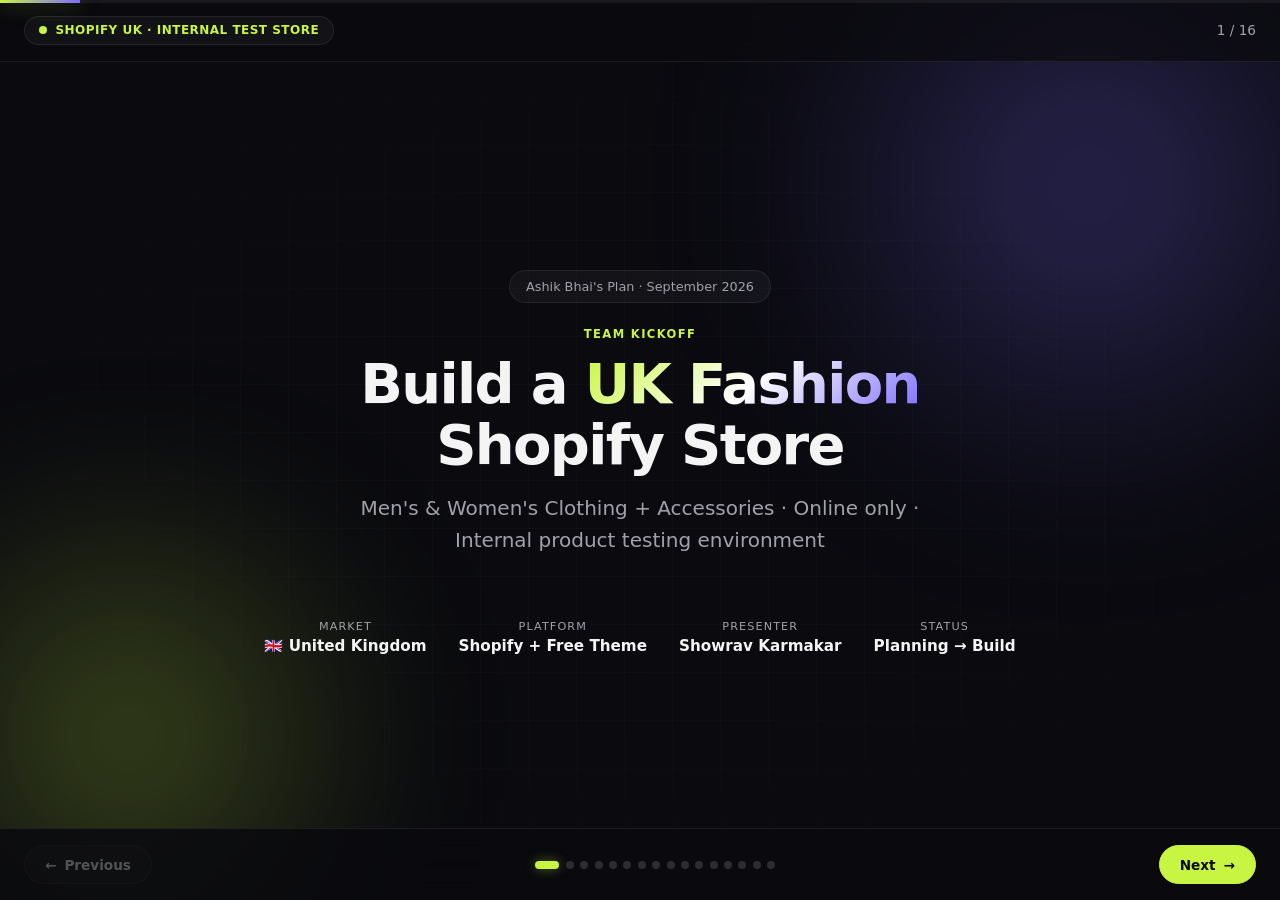
==== commit 07f35e9b: "Update presenter to Showrav Karmakar and clarify Basic plan developer access - Presenter changed to " ====
--- a/presentation/presentation.html
+++ b/presentation/presentation.html
@@ -3,7 +3,7 @@
 <head>
   <meta charset="UTF-8">
   <meta name="viewport" content="width=device-width, initial-scale=1.0">
-  <title>Ashik Bhai Shopify UK Store — Presentation</title>
+  <title>Shopify UK Store — Presentation by Showrav Karmakar</title>
   <style>
 /* Ashik Bhai Shopify Kickoff — Presentation Styles */
 
@@ -851,7 +851,7 @@
             <div class="meta-row animate-in">
               <div class="meta-item"><div class="label">Market</div><div class="value">🇬🇧 United Kingdom</div></div>
               <div class="meta-item"><div class="label">Platform</div><div class="value">Shopify + Free Theme</div></div>
-              <div class="meta-item"><div class="label">Presenter</div><div class="value">Ashik Bhai</div></div>
+              <div class="meta-item"><div class="label">Presenter</div><div class="value">Showrav Karmakar</div></div>
               <div class="meta-item"><div class="label">Status</div><div class="value">Planning → Build</div></div>
             </div>
           </div>
@@ -1086,7 +1086,7 @@
                   <tr><th>Plan</th><th>Annual</th><th>Monthly</th><th>Staff</th><th>Card Rate</th><th>Best For</th></tr>
                 </thead>
                 <tbody>
-                  <tr><td><span class="badge green">Basic</span></td><td><strong>£19/mo</strong></td><td>£25/mo</td><td>Owner only</td><td>2.0% + 25p</td><td>Our project ✓</td></tr>
+                  <tr><td><span class="badge green">Basic</span></td><td><strong>£19/mo</strong></td><td>£25/mo</td><td>0 staff (owner only)</td><td>2.0% + 25p</td><td>Our project ✓</td></tr>
                   <tr><td><span class="badge purple">Grow</span></td><td>£49/mo</td><td>£65/mo</td><td>5 staff</td><td>1.7% + 25p</td><td>Small teams</td></tr>
                   <tr><td>Advanced</td><td>£259/mo</td><td>£344/mo</td><td>15 staff</td><td>1.5% + 25p</td><td>High volume</td></tr>
                   <tr><td>Plus</td><td>from £1,800/mo</td><td>—</td><td>Unlimited</td><td>from 1.3% + 25p</td><td>Enterprise</td></tr>
@@ -1096,7 +1096,7 @@
             <div class="card-grid cols-3 animate-in">
               <div class="card"><h3>🎁 Trial</h3><p>3-day free trial. Often £1/mo for first 3 months after.</p></div>
               <div class="card"><h3>💰 Annual Save</h3><p>Pay yearly = ~25% cheaper than monthly billing.</p></div>
-              <div class="card"><h3>👨‍💻 Devs Free</h3><p>Collaborator accounts don't count toward staff limits on any plan.</p></div>
+              <div class="card"><h3>👨‍💻 Developers on Basic</h3><p><strong>Unlimited</strong> Collaborator accounts. Free. Do not count as staff. All devs can build together.</p></div>
             </div>
           </div>
         </section>
@@ -1134,41 +1134,71 @@
           </div>
         </section>
 
-        <!-- SLIDE 9: Developer Access -->
+        <!-- SLIDE 9: Developer Access on Basic Plan -->
         <section class="slide" aria-label="Developer Access">
           <div class="slide-inner">
-            <span class="slide-label">Team Access</span>
-            <h2>How <span class="gradient-text">Developers</span> Work Together</h2>
+            <span class="slide-label">Basic Plan — Developer Access</span>
+            <h2>How Many <span class="gradient-text">Developers</span> Can Work on Basic?</h2>
+            <p class="subtitle">Clear answer for our team building the store together on the £19/mo Basic plan.</p>
+
+            <div class="callout animate-in" style="margin-bottom:1.5rem">
+              <p><strong>Basic plan = 1 admin login (store owner only) + UNLIMITED developers via Collaborator accounts (free).</strong><br>
+              Developers do <strong>not</strong> use staff logins on Basic. They use Collaborator access — and as many developers as we need can work at the same time.</p>
+            </div>
+
             <div class="table-wrap animate-in">
               <table>
-                <thead><tr><th>Method</th><th>Who</th><th>Counts toward limit?</th><th>Plan</th></tr></thead>
+                <thead>
+                  <tr><th>Login type</th><th>How many on Basic?</th><th>Who uses it</th><th>Can build store?</th></tr>
+                </thead>
                 <tbody>
-                  <tr><td><strong>Store owner</strong></td><td>Ashik Bhai</td><td>—</td><td>All</td></tr>
-                  <tr><td><strong>Staff accounts</strong></td><td>Team with daily admin</td><td>Yes (0/5/15)</td><td>Grow+</td></tr>
-                  <tr><td><strong>Collaborators</strong></td><td>Developers / agencies</td><td><span class="badge green">No — free</span></td><td>All</td></tr>
+                  <tr>
+                    <td><strong>Store owner</strong></td>
+                    <td><span class="badge green">1 only</span></td>
+                    <td>Ashik Bhai (account holder)</td>
+                    <td>Yes — full admin</td>
+                  </tr>
+                  <tr>
+                    <td><strong>Staff accounts</strong></td>
+                    <td><span class="badge pink">0 — not included</span></td>
+                    <td>Not available on Basic</td>
+                    <td>Need Grow plan (£49/mo) for staff logins</td>
+                  </tr>
+                  <tr>
+                    <td><strong>Collaborator accounts</strong></td>
+                    <td><span class="badge green">Unlimited — free</span></td>
+                    <td>All developers, designers, QA</td>
+                    <td>Yes — themes, products, settings (per permission)</td>
+                  </tr>
                 </tbody>
               </table>
             </div>
+
             <div class="card-grid cols-2 animate-in">
-              <div class="card accent-green">
-                <h3>Collaborator Setup</h3>
+              <div class="card accent-green highlight">
+                <h3>Example: 5 developers on Basic</h3>
                 <ul>
-                  <li>Dev creates free account at <a href="https://partners.shopify.com" target="_blank" rel="noopener">partners.shopify.com</a></li>
-                  <li>Requests access with collaborator code</li>
-                  <li>Ashik Bhai approves in Settings → Users</li>
-                  <li>Granular permissions (themes, products, etc.)</li>
+                  <li><strong>1 person</strong> = Store owner login (Ashik Bhai)</li>
+                  <li><strong>5 developers</strong> = 5 Collaborator accounts (free)</li>
+                  <li>All 5 devs can edit theme, products, and settings at the same time</li>
+                  <li>No extra cost. No need to upgrade to Grow.</li>
                 </ul>
               </div>
               <div class="card accent-purple">
-                <h3>Our Access Model</h3>
+                <h3>How each developer gets access</h3>
                 <ul>
-                  <li><strong>Ashik Bhai</strong> — Store owner (full)</li>
-                  <li><strong>Dev 1</strong> — Collaborator (themes)</li>
-                  <li><strong>Dev 2</strong> — Collaborator (products/API)</li>
-                  <li><strong>Designer</strong> — Collaborator (themes, files)</li>
-                  <li><strong>QA</strong> — Collaborator (orders, view)</li>
-                </ul>
-              </div>
+                  <li>Developer signs up free at <a href="https://partners.shopify.com" target="_blank" rel="noopener">partners.shopify.com</a></li>
+                  <li>Requests store access using the <strong>collaborator code</strong></li>
+                  <li>Store owner approves in <strong>Settings → Users and permissions</strong></li>
+                  <li>Developer logs in from their <strong>Partner Dashboard</strong> — not a staff login</li>
+                  <li>Owner sets permissions: Themes, Products, Orders, etc.</li>
+                </ul>
+              </div>
+            </div>
+
+            <div class="card highlight animate-in" style="margin-top:1rem">
+              <h3>When do we need Grow instead?</h3>
+              <p>Only if <strong>non-developer</strong> team members (marketing, ops, customer service) need their own <strong>staff admin login</strong> every day. Developers never need Grow — Collaborators work on every plan.</p>
             </div>
           </div>
         </section>
@@ -1200,7 +1230,7 @@
                   <li><strong>Vendor lock-in</strong> → OK for test store</li>
                   <li><strong>Liquid not React</strong> → Similar to Jinja/Twig</li>
                   <li><strong>No SQL access</strong> → Use Admin API</li>
-                  <li><strong>Basic = 1 login</strong> → Use Collaborators</li>
+                  <li><strong>Basic = 1 owner login only</strong> → Devs use Collaborators (unlimited, free)</li>
                 </ul>
               </div>
             </div>
@@ -1361,7 +1391,7 @@
             <h1>Let's <span class="gradient-text">Build</span></h1>
             <p class="subtitle">Analysis first → beautiful responsive UI → fast Shopify build</p>
             <div class="card-grid cols-2 animate-in" style="text-align:left; max-width:700px">
-              <div class="card"><h3>Can 3 devs work on Basic?</h3><p>Yes — use Collaborator accounts. Free, unlimited, all plans.</p></div>
+              <div class="card"><h3>Can 5 devs work on Basic?</h3><p><strong>Yes.</strong> 1 store owner + unlimited Collaborators. All devs build together for free. No Grow plan needed.</p></div>
               <div class="card"><h3>Need a custom domain?</h3><p>Not for testing. Use .myshopify.com. Buy .co.uk later.</p></div>
               <div class="card"><h3>Charged for test orders?</h3><p>No — Shopify Payments test mode or Bogus Gateway.</p></div>
               <div class="card"><h3>Why analysis first?</h3><p>Client + location + customer = UI that looks custom and works on every device.</p></div>
